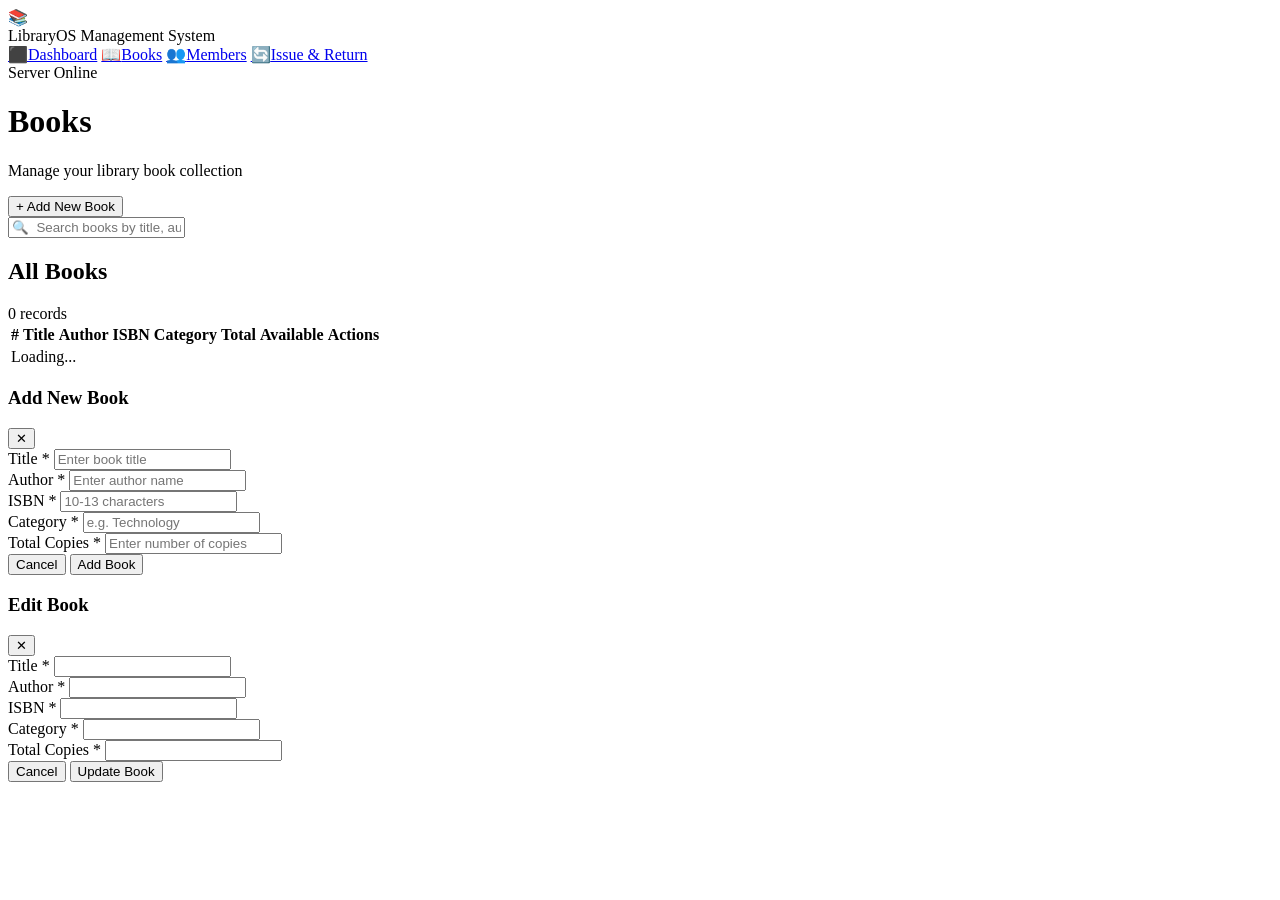
==== books.html @ e00b1fda "Added frontend files at root for GitHub Pages" ====
<!DOCTYPE html>
<html lang="en">
<head>
    <meta charset="UTF-8">
    <meta name="viewport" content="width=device-width, initial-scale=1.0">
    <title>LibraryOS — Books</title>
    <link href="https://fonts.googleapis.com/css2?family=Syne:wght@400;600;700;800&family=DM+Sans:ital,wght@0,300;0,400;0,500;1,300&display=swap" rel="stylesheet">
    <link rel="stylesheet" href="css/style.css">
</head>
<body>

    <aside class="sidebar">
        <div class="sidebar-brand">
            <div class="brand-icon">📚</div>
            <div class="brand-text">
                <span class="brand-name">LibraryOS</span>
                <span class="brand-sub">Management System</span>
            </div>
        </div>
        <nav class="sidebar-nav">
            <a href="index.html" class="nav-item" data-page="dashboard"><span class="nav-icon">⬛</span><span>Dashboard</span></a>
            <a href="books.html" class="nav-item active" data-page="books"><span class="nav-icon">📖</span><span>Books</span></a>
            <a href="members.html" class="nav-item" data-page="members"><span class="nav-icon">👥</span><span>Members</span></a>
            <a href="issues.html" class="nav-item" data-page="issues"><span class="nav-icon">🔄</span><span>Issue & Return</span></a>
        </nav>
        <div class="sidebar-footer">
            <div class="status-dot"></div>
            <span>Server Online</span>
        </div>
    </aside>

    <main class="main-content">
        <header class="topbar">
            <div class="topbar-left">
                <h1 class="page-title">Books</h1>
                <p class="page-subtitle">Manage your library book collection</p>
            </div>
            <div class="topbar-right">
                <button class="btn btn-primary" onclick="openModal('addBookModal')">+ Add New Book</button>
            </div>
        </header>

        <!-- Search Bar -->
        <div class="search-bar-wrapper">
            <input type="text" id="bookSearch" class="search-input" placeholder="🔍  Search books by title, author or category..." oninput="filterBooks()">
        </div>

        <!-- Books Table -->
        <section class="section-card">
            <div class="section-header">
                <h2 class="section-title">All Books</h2>
                <span class="record-count" id="bookCount">0 records</span>
            </div>
            <div class="table-wrapper">
                <table class="data-table">
                    <thead>
                        <tr>
                            <th>#</th>
                            <th>Title</th>
                            <th>Author</th>
                            <th>ISBN</th>
                            <th>Category</th>
                            <th>Total</th>
                            <th>Available</th>
                            <th>Actions</th>
                        </tr>
                    </thead>
                    <tbody id="booksTableBody">
                        <tr><td colspan="8" class="loading-row">Loading...</td></tr>
                    </tbody>
                </table>
            </div>
        </section>
    </main>

    <!-- Add Book Modal -->
    <div class="modal-overlay" id="addBookModal">
        <div class="modal">
            <div class="modal-header">
                <h3>Add New Book</h3>
                <button class="modal-close" onclick="closeModal('addBookModal')">✕</button>
            </div>
            <div class="modal-body">
                <div id="addBookError" class="error-box" style="display:none"></div>
                <div class="form-group">
                    <label>Title *</label>
                    <input type="text" id="addTitle" class="form-input" placeholder="Enter book title">
                </div>
                <div class="form-group">
                    <label>Author *</label>
                    <input type="text" id="addAuthor" class="form-input" placeholder="Enter author name">
                </div>
                <div class="form-row">
                    <div class="form-group">
                        <label>ISBN *</label>
                        <input type="text" id="addIsbn" class="form-input" placeholder="10-13 characters">
                    </div>
                    <div class="form-group">
                        <label>Category *</label>
                        <input type="text" id="addCategory" class="form-input" placeholder="e.g. Technology">
                    </div>
                </div>
                <div class="form-group">
                    <label>Total Copies *</label>
                    <input type="number" id="addTotalCopies" class="form-input" placeholder="Enter number of copies" min="1">
                </div>
            </div>
            <div class="modal-footer">
                <button class="btn btn-ghost" onclick="closeModal('addBookModal')">Cancel</button>
                <button class="btn btn-primary" onclick="addBook()">Add Book</button>
            </div>
        </div>
    </div>

    <!-- Edit Book Modal -->
    <div class="modal-overlay" id="editBookModal">
        <div class="modal">
            <div class="modal-header">
                <h3>Edit Book</h3>
                <button class="modal-close" onclick="closeModal('editBookModal')">✕</button>
            </div>
            <div class="modal-body">
                <div id="editBookError" class="error-box" style="display:none"></div>
                <input type="hidden" id="editBookId">
                <div class="form-group">
                    <label>Title *</label>
                    <input type="text" id="editTitle" class="form-input">
                </div>
                <div class="form-group">
                    <label>Author *</label>
                    <input type="text" id="editAuthor" class="form-input">
                </div>
                <div class="form-row">
                    <div class="form-group">
                        <label>ISBN *</label>
                        <input type="text" id="editIsbn" class="form-input">
                    </div>
                    <div class="form-group">
                        <label>Category *</label>
                        <input type="text" id="editCategory" class="form-input">
                    </div>
                </div>
                <div class="form-group">
                    <label>Total Copies *</label>
                    <input type="number" id="editTotalCopies" class="form-input" min="1">
                </div>
            </div>
            <div class="modal-footer">
                <button class="btn btn-ghost" onclick="closeModal('editBookModal')">Cancel</button>
                <button class="btn btn-primary" onclick="updateBook()">Update Book</button>
            </div>
        </div>
    </div>

    <!-- Toast Notification -->
    <div class="toast" id="toast"></div>

    <script src="js/api.js"></script>
    <script src="js/books.js"></script>
</body>
</html>
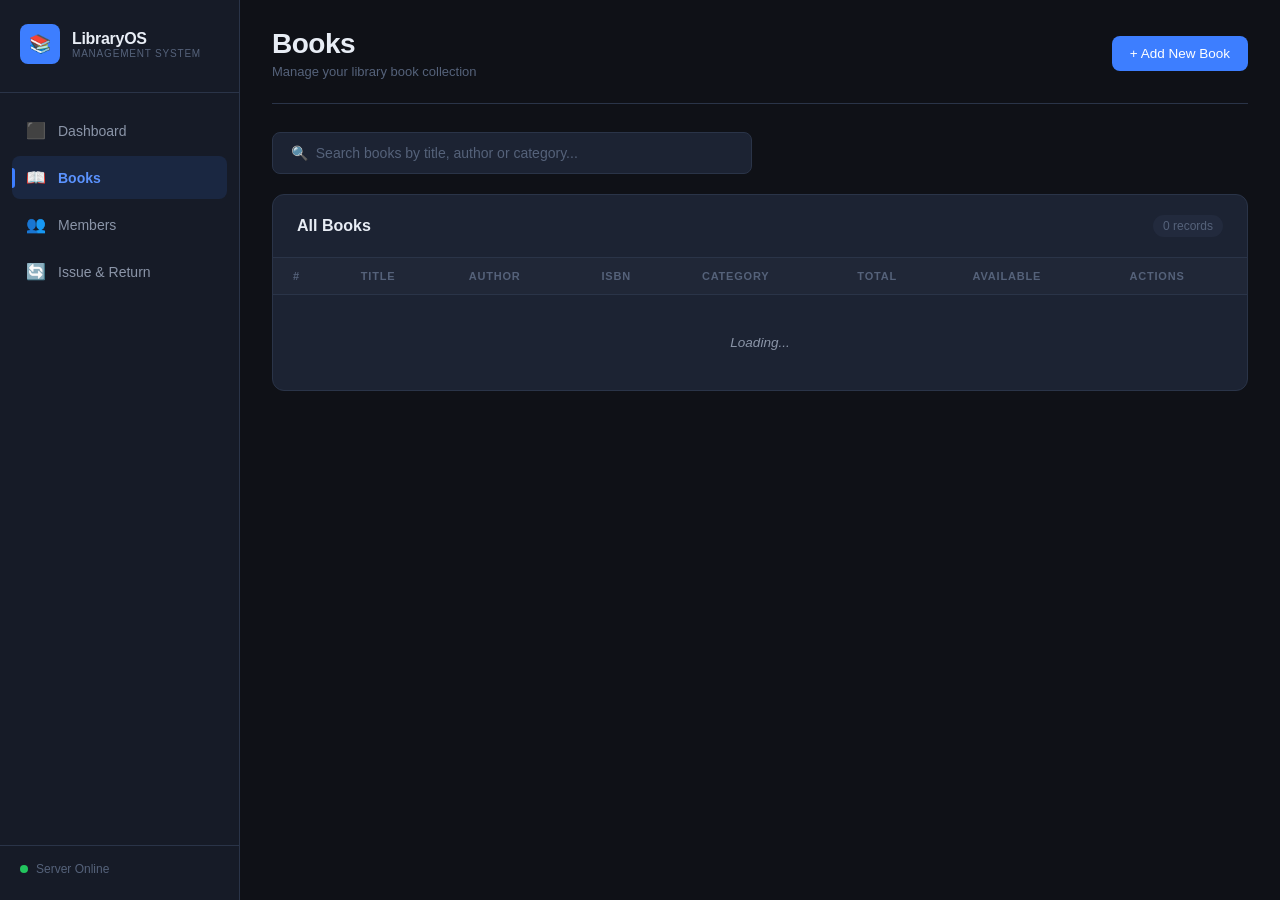
==== commit 3721e713: "Fixed CSS and JS paths" ====
--- a/books.html
+++ b/books.html
@@ -5,7 +5,7 @@
     <meta name="viewport" content="width=device-width, initial-scale=1.0">
     <title>LibraryOS — Books</title>
     <link href="https://fonts.googleapis.com/css2?family=Syne:wght@400;600;700;800&family=DM+Sans:ital,wght@0,300;0,400;0,500;1,300&display=swap" rel="stylesheet">
-    <link rel="stylesheet" href="css/style.css">
+    <link rel="stylesheet" href="CSS/style.css">
 </head>
 <body>
 
--- a/CSS/style.css
+++ b/CSS/style.css
@@ -0,0 +1,778 @@
+/* ============================================
+   LibraryOS — Modern Industry-Grade Stylesheet
+   ============================================ */
+
+:root {
+    --bg-primary: #0f1117;
+    --bg-secondary: #161b27;
+    --bg-card: #1c2333;
+    --bg-hover: #222a3d;
+    --border: #2a3448;
+    --border-light: #334060;
+
+    --text-primary: #e8edf5;
+    --text-secondary: #8b95a8;
+    --text-muted: #55627a;
+
+    --accent-blue: #3d7eff;
+    --accent-blue-light: #5b93ff;
+    --accent-green: #22c55e;
+    --accent-amber: #f59e0b;
+    --accent-red: #ef4444;
+    --accent-purple: #a855f7;
+
+    --sidebar-width: 240px;
+    --topbar-height: 80px;
+    --radius: 12px;
+    --radius-sm: 8px;
+    --shadow: 0 4px 24px rgba(0,0,0,0.4);
+    --transition: all 0.2s ease;
+}
+
+* {
+    margin: 0;
+    padding: 0;
+    box-sizing: border-box;
+}
+
+body {
+    font-family: 'DM Sans', sans-serif;
+    background: var(--bg-primary);
+    color: var(--text-primary);
+    display: flex;
+    min-height: 100vh;
+    overflow-x: hidden;
+}
+
+/* ============ SIDEBAR ============ */
+.sidebar {
+    width: var(--sidebar-width);
+    background: var(--bg-secondary);
+    border-right: 1px solid var(--border);
+    display: flex;
+    flex-direction: column;
+    position: fixed;
+    top: 0;
+    left: 0;
+    height: 100vh;
+    z-index: 100;
+    padding: 24px 0;
+}
+
+.sidebar-brand {
+    display: flex;
+    align-items: center;
+    gap: 12px;
+    padding: 0 20px 28px;
+    border-bottom: 1px solid var(--border);
+    margin-bottom: 16px;
+}
+
+.brand-icon {
+    width: 40px;
+    height: 40px;
+    background: var(--accent-blue);
+    border-radius: var(--radius-sm);
+    display: flex;
+    align-items: center;
+    justify-content: center;
+    font-size: 18px;
+    flex-shrink: 0;
+}
+
+.brand-text {
+    display: flex;
+    flex-direction: column;
+}
+
+.brand-name {
+    font-family: 'Syne', sans-serif;
+    font-weight: 800;
+    font-size: 16px;
+    color: var(--text-primary);
+    letter-spacing: -0.3px;
+}
+
+.brand-sub {
+    font-size: 10px;
+    color: var(--text-muted);
+    text-transform: uppercase;
+    letter-spacing: 0.8px;
+}
+
+.sidebar-nav {
+    display: flex;
+    flex-direction: column;
+    gap: 4px;
+    padding: 0 12px;
+    flex: 1;
+}
+
+.nav-item {
+    display: flex;
+    align-items: center;
+    gap: 12px;
+    padding: 12px 14px;
+    border-radius: var(--radius-sm);
+    color: var(--text-secondary);
+    text-decoration: none;
+    font-size: 14px;
+    font-weight: 500;
+    transition: var(--transition);
+    position: relative;
+}
+
+.nav-item:hover {
+    background: var(--bg-hover);
+    color: var(--text-primary);
+}
+
+.nav-item.active {
+    background: rgba(61, 126, 255, 0.12);
+    color: var(--accent-blue-light);
+    font-weight: 600;
+}
+
+.nav-item.active::before {
+    content: '';
+    position: absolute;
+    left: 0;
+    top: 50%;
+    transform: translateY(-50%);
+    width: 3px;
+    height: 20px;
+    background: var(--accent-blue);
+    border-radius: 0 3px 3px 0;
+}
+
+.nav-icon {
+    font-size: 16px;
+    width: 20px;
+    text-align: center;
+}
+
+.sidebar-footer {
+    padding: 16px 20px 0;
+    border-top: 1px solid var(--border);
+    display: flex;
+    align-items: center;
+    gap: 8px;
+    font-size: 12px;
+    color: var(--text-muted);
+}
+
+.status-dot {
+    width: 8px;
+    height: 8px;
+    background: var(--accent-green);
+    border-radius: 50%;
+    animation: pulse 2s infinite;
+}
+
+@keyframes pulse {
+    0%, 100% { opacity: 1; }
+    50% { opacity: 0.4; }
+}
+
+/* ============ MAIN CONTENT ============ */
+.main-content {
+    margin-left: var(--sidebar-width);
+    flex: 1;
+    padding: 0 32px 40px;
+    min-height: 100vh;
+}
+
+/* ============ TOPBAR ============ */
+.topbar {
+    display: flex;
+    align-items: center;
+    justify-content: space-between;
+    padding: 28px 0 24px;
+    border-bottom: 1px solid var(--border);
+    margin-bottom: 28px;
+}
+
+.page-title {
+    font-family: 'Syne', sans-serif;
+    font-size: 28px;
+    font-weight: 800;
+    color: var(--text-primary);
+    letter-spacing: -0.5px;
+}
+
+.page-subtitle {
+    font-size: 13px;
+    color: var(--text-muted);
+    margin-top: 4px;
+}
+
+.current-date {
+    font-size: 13px;
+    color: var(--text-secondary);
+    background: var(--bg-card);
+    padding: 8px 16px;
+    border-radius: 20px;
+    border: 1px solid var(--border);
+}
+
+/* ============ STATS GRID ============ */
+.stats-grid {
+    display: grid;
+    grid-template-columns: repeat(4, 1fr);
+    gap: 16px;
+    margin-bottom: 28px;
+}
+
+.stat-card {
+    background: var(--bg-card);
+    border: 1px solid var(--border);
+    border-radius: var(--radius);
+    padding: 24px;
+    display: flex;
+    align-items: center;
+    gap: 16px;
+    position: relative;
+    overflow: hidden;
+    transition: var(--transition);
+}
+
+.stat-card:hover {
+    border-color: var(--border-light);
+    transform: translateY(-2px);
+    box-shadow: var(--shadow);
+}
+
+.stat-icon {
+    font-size: 28px;
+    width: 52px;
+    height: 52px;
+    display: flex;
+    align-items: center;
+    justify-content: center;
+    border-radius: var(--radius-sm);
+    flex-shrink: 0;
+}
+
+.stat-books .stat-icon { background: rgba(61, 126, 255, 0.12); }
+.stat-members .stat-icon { background: rgba(168, 85, 247, 0.12); }
+.stat-issued .stat-icon { background: rgba(245, 158, 11, 0.12); }
+.stat-returned .stat-icon { background: rgba(34, 197, 94, 0.12); }
+
+.stat-info {
+    display: flex;
+    flex-direction: column;
+    gap: 4px;
+    z-index: 1;
+}
+
+.stat-label {
+    font-size: 12px;
+    color: var(--text-muted);
+    text-transform: uppercase;
+    letter-spacing: 0.8px;
+    font-weight: 500;
+}
+
+.stat-value {
+    font-family: 'Syne', sans-serif;
+    font-size: 32px;
+    font-weight: 800;
+    color: var(--text-primary);
+    line-height: 1;
+}
+
+.stat-bg-text {
+    position: absolute;
+    right: -8px;
+    bottom: -8px;
+    font-family: 'Syne', sans-serif;
+    font-size: 48px;
+    font-weight: 800;
+    opacity: 0.03;
+    color: var(--text-primary);
+    user-select: none;
+}
+
+/* ============ SECTION CARD ============ */
+.section-card {
+    background: var(--bg-card);
+    border: 1px solid var(--border);
+    border-radius: var(--radius);
+    overflow: hidden;
+}
+
+.section-header {
+    display: flex;
+    align-items: center;
+    justify-content: space-between;
+    padding: 20px 24px;
+    border-bottom: 1px solid var(--border);
+}
+
+.section-title {
+    font-family: 'Syne', sans-serif;
+    font-size: 16px;
+    font-weight: 700;
+    color: var(--text-primary);
+}
+
+.record-count {
+    font-size: 12px;
+    color: var(--text-muted);
+    background: var(--bg-hover);
+    padding: 4px 10px;
+    border-radius: 20px;
+}
+
+/* ============ TABLE ============ */
+.table-wrapper {
+    overflow-x: auto;
+}
+
+.data-table {
+    width: 100%;
+    border-collapse: collapse;
+    font-size: 13.5px;
+}
+
+.data-table thead tr {
+    background: rgba(255,255,255,0.02);
+}
+
+.data-table th {
+    padding: 12px 20px;
+    text-align: left;
+    font-size: 11px;
+    font-weight: 600;
+    color: var(--text-muted);
+    text-transform: uppercase;
+    letter-spacing: 0.8px;
+    border-bottom: 1px solid var(--border);
+    white-space: nowrap;
+}
+
+.data-table td {
+    padding: 14px 20px;
+    border-bottom: 1px solid var(--border);
+    color: var(--text-secondary);
+    vertical-align: middle;
+}
+
+.data-table tbody tr:last-child td {
+    border-bottom: none;
+}
+
+.data-table tbody tr:hover td {
+    background: rgba(255,255,255,0.02);
+    color: var(--text-primary);
+}
+
+.loading-row {
+    text-align: center;
+    color: var(--text-muted);
+    padding: 40px !important;
+    font-style: italic;
+}
+
+/* ============ BADGES ============ */
+.badge {
+    display: inline-flex;
+    align-items: center;
+    padding: 4px 10px;
+    border-radius: 20px;
+    font-size: 11px;
+    font-weight: 600;
+    letter-spacing: 0.3px;
+}
+
+.badge-issued {
+    background: rgba(245, 158, 11, 0.12);
+    color: var(--accent-amber);
+}
+
+.badge-returned {
+    background: rgba(34, 197, 94, 0.12);
+    color: var(--accent-green);
+}
+
+.badge-student {
+    background: rgba(61, 126, 255, 0.12);
+    color: var(--accent-blue-light);
+}
+
+.badge-teacher {
+    background: rgba(168, 85, 247, 0.12);
+    color: var(--accent-purple);
+}
+
+.badge-staff {
+    background: rgba(34, 197, 94, 0.12);
+    color: var(--accent-green);
+}
+
+.available-chip {
+    display: inline-flex;
+    align-items: center;
+    gap: 4px;
+    font-size: 12px;
+    font-weight: 600;
+}
+
+.available-chip.good { color: var(--accent-green); }
+.available-chip.low { color: var(--accent-amber); }
+.available-chip.none { color: var(--accent-red); }
+
+/* ============ BUTTONS ============ */
+.btn {
+    display: inline-flex;
+    align-items: center;
+    gap: 6px;
+    padding: 10px 18px;
+    border-radius: var(--radius-sm);
+    font-size: 13.5px;
+    font-weight: 500;
+    font-family: 'DM Sans', sans-serif;
+    cursor: pointer;
+    border: none;
+    transition: var(--transition);
+    text-decoration: none;
+    white-space: nowrap;
+}
+
+.btn-primary {
+    background: var(--accent-blue);
+    color: white;
+}
+
+.btn-primary:hover {
+    background: var(--accent-blue-light);
+    transform: translateY(-1px);
+    box-shadow: 0 4px 16px rgba(61, 126, 255, 0.3);
+}
+
+.btn-outline {
+    background: transparent;
+    color: var(--accent-blue-light);
+    border: 1px solid var(--border-light);
+}
+
+.btn-outline:hover {
+    background: rgba(61, 126, 255, 0.08);
+    border-color: var(--accent-blue);
+}
+
+.btn-ghost {
+    background: transparent;
+    color: var(--text-secondary);
+    border: 1px solid var(--border);
+}
+
+.btn-ghost:hover {
+    background: var(--bg-hover);
+    color: var(--text-primary);
+}
+
+.btn-danger {
+    background: var(--accent-red);
+    color: white;
+}
+
+.btn-danger:hover {
+    background: #dc2626;
+}
+
+.btn-sm {
+    padding: 6px 12px;
+    font-size: 12px;
+}
+
+.btn-icon {
+    padding: 6px 10px;
+    font-size: 14px;
+}
+
+/* ============ ACTION BUTTONS ============ */
+.action-btns {
+    display: flex;
+    gap: 6px;
+}
+
+/* ============ SEARCH BAR ============ */
+.search-bar-wrapper {
+    margin-bottom: 20px;
+}
+
+.search-input {
+    width: 100%;
+    max-width: 480px;
+    padding: 12px 18px;
+    background: var(--bg-card);
+    border: 1px solid var(--border);
+    border-radius: var(--radius-sm);
+    color: var(--text-primary);
+    font-size: 14px;
+    font-family: 'DM Sans', sans-serif;
+    transition: var(--transition);
+    outline: none;
+}
+
+.search-input::placeholder {
+    color: var(--text-muted);
+}
+
+.search-input:focus {
+    border-color: var(--accent-blue);
+    box-shadow: 0 0 0 3px rgba(61, 126, 255, 0.1);
+}
+
+/* ============ FILTER TABS ============ */
+.filter-tabs {
+    display: flex;
+    gap: 8px;
+    margin-bottom: 20px;
+}
+
+.tab-btn {
+    padding: 8px 18px;
+    border-radius: 20px;
+    font-size: 13px;
+    font-weight: 500;
+    font-family: 'DM Sans', sans-serif;
+    cursor: pointer;
+    border: 1px solid var(--border);
+    background: transparent;
+    color: var(--text-secondary);
+    transition: var(--transition);
+}
+
+.tab-btn:hover {
+    background: var(--bg-hover);
+    color: var(--text-primary);
+}
+
+.tab-btn.active {
+    background: var(--accent-blue);
+    color: white;
+    border-color: var(--accent-blue);
+}
+
+/* ============ MODAL ============ */
+.modal-overlay {
+    display: none;
+    position: fixed;
+    inset: 0;
+    background: rgba(0, 0, 0, 0.7);
+    backdrop-filter: blur(4px);
+    z-index: 1000;
+    align-items: center;
+    justify-content: center;
+    animation: fadeIn 0.2s ease;
+}
+
+.modal-overlay.open {
+    display: flex;
+}
+
+@keyframes fadeIn {
+    from { opacity: 0; }
+    to { opacity: 1; }
+}
+
+.modal {
+    background: var(--bg-secondary);
+    border: 1px solid var(--border-light);
+    border-radius: 16px;
+    width: 100%;
+    max-width: 500px;
+    box-shadow: 0 24px 64px rgba(0,0,0,0.6);
+    animation: slideUp 0.25s ease;
+    max-height: 90vh;
+    overflow-y: auto;
+}
+
+@keyframes slideUp {
+    from { opacity: 0; transform: translateY(20px); }
+    to { opacity: 1; transform: translateY(0); }
+}
+
+.modal-header {
+    display: flex;
+    align-items: center;
+    justify-content: space-between;
+    padding: 20px 24px;
+    border-bottom: 1px solid var(--border);
+}
+
+.modal-header h3 {
+    font-family: 'Syne', sans-serif;
+    font-size: 17px;
+    font-weight: 700;
+    color: var(--text-primary);
+}
+
+.modal-close {
+    background: transparent;
+    border: none;
+    color: var(--text-muted);
+    font-size: 18px;
+    cursor: pointer;
+    width: 32px;
+    height: 32px;
+    display: flex;
+    align-items: center;
+    justify-content: center;
+    border-radius: 6px;
+    transition: var(--transition);
+}
+
+.modal-close:hover {
+    background: var(--bg-hover);
+    color: var(--text-primary);
+}
+
+.modal-body {
+    padding: 24px;
+    display: flex;
+    flex-direction: column;
+    gap: 16px;
+}
+
+.modal-footer {
+    padding: 16px 24px;
+    border-top: 1px solid var(--border);
+    display: flex;
+    justify-content: flex-end;
+    gap: 10px;
+}
+
+/* ============ FORM ELEMENTS ============ */
+.form-group {
+    display: flex;
+    flex-direction: column;
+    gap: 6px;
+    flex: 1;
+}
+
+.form-row {
+    display: flex;
+    gap: 14px;
+}
+
+.form-group label {
+    font-size: 12px;
+    font-weight: 600;
+    color: var(--text-secondary);
+    text-transform: uppercase;
+    letter-spacing: 0.5px;
+}
+
+.form-input {
+    padding: 11px 14px;
+    background: var(--bg-primary);
+    border: 1px solid var(--border);
+    border-radius: var(--radius-sm);
+    color: var(--text-primary);
+    font-size: 14px;
+    font-family: 'DM Sans', sans-serif;
+    outline: none;
+    transition: var(--transition);
+    width: 100%;
+}
+
+.form-input::placeholder {
+    color: var(--text-muted);
+}
+
+.form-input:focus {
+    border-color: var(--accent-blue);
+    box-shadow: 0 0 0 3px rgba(61, 126, 255, 0.1);
+}
+
+.form-input option {
+    background: var(--bg-secondary);
+    color: var(--text-primary);
+}
+
+/* ============ ERROR & INFO BOXES ============ */
+.error-box {
+    background: rgba(239, 68, 68, 0.1);
+    border: 1px solid rgba(239, 68, 68, 0.3);
+    border-radius: var(--radius-sm);
+    padding: 12px 14px;
+    font-size: 13px;
+    color: #fca5a5;
+    line-height: 1.5;
+}
+
+.info-box {
+    background: rgba(61, 126, 255, 0.08);
+    border: 1px solid rgba(61, 126, 255, 0.2);
+    border-radius: var(--radius-sm);
+    padding: 12px 14px;
+    font-size: 13px;
+    color: var(--accent-blue-light);
+}
+
+/* ============ FINE DETAIL CARD ============ */
+.fine-detail-card {
+    background: var(--bg-primary);
+    border: 1px solid var(--border);
+    border-radius: var(--radius);
+    padding: 20px;
+    font-size: 14px;
+    line-height: 2;
+    color: var(--text-secondary);
+}
+
+.fine-detail-card .fine-amount {
+    font-family: 'Syne', sans-serif;
+    font-size: 28px;
+    font-weight: 800;
+    color: var(--accent-amber);
+    display: block;
+    margin-top: 8px;
+}
+
+.fine-detail-card .fine-amount.no-fine {
+    color: var(--accent-green);
+}
+
+/* ============ TOAST ============ */
+.toast {
+    position: fixed;
+    bottom: 28px;
+    right: 28px;
+    background: var(--bg-card);
+    border: 1px solid var(--border-light);
+    border-radius: var(--radius-sm);
+    padding: 14px 20px;
+    font-size: 13.5px;
+    color: var(--text-primary);
+    box-shadow: var(--shadow);
+    z-index: 9999;
+    transform: translateY(100px);
+    opacity: 0;
+    transition: all 0.3s ease;
+    max-width: 320px;
+}
+
+.toast.show {
+    transform: translateY(0);
+    opacity: 1;
+}
+
+.toast.success { border-left: 3px solid var(--accent-green); }
+.toast.error { border-left: 3px solid var(--accent-red); }
+
+/* ============ FINE CELL ============ */
+.fine-cell {
+    font-weight: 600;
+}
+.fine-cell.has-fine { color: var(--accent-red); }
+.fine-cell.no-fine { color: var(--text-muted); }
+
+/* ============ SCROLLBAR ============ */
+::-webkit-scrollbar { width: 6px; height: 6px; }
+::-webkit-scrollbar-track { background: var(--bg-primary); }
+::-webkit-scrollbar-thumb { background: var(--border-light); border-radius: 3px; }
+::-webkit-scrollbar-thumb:hover { background: var(--text-muted); }
